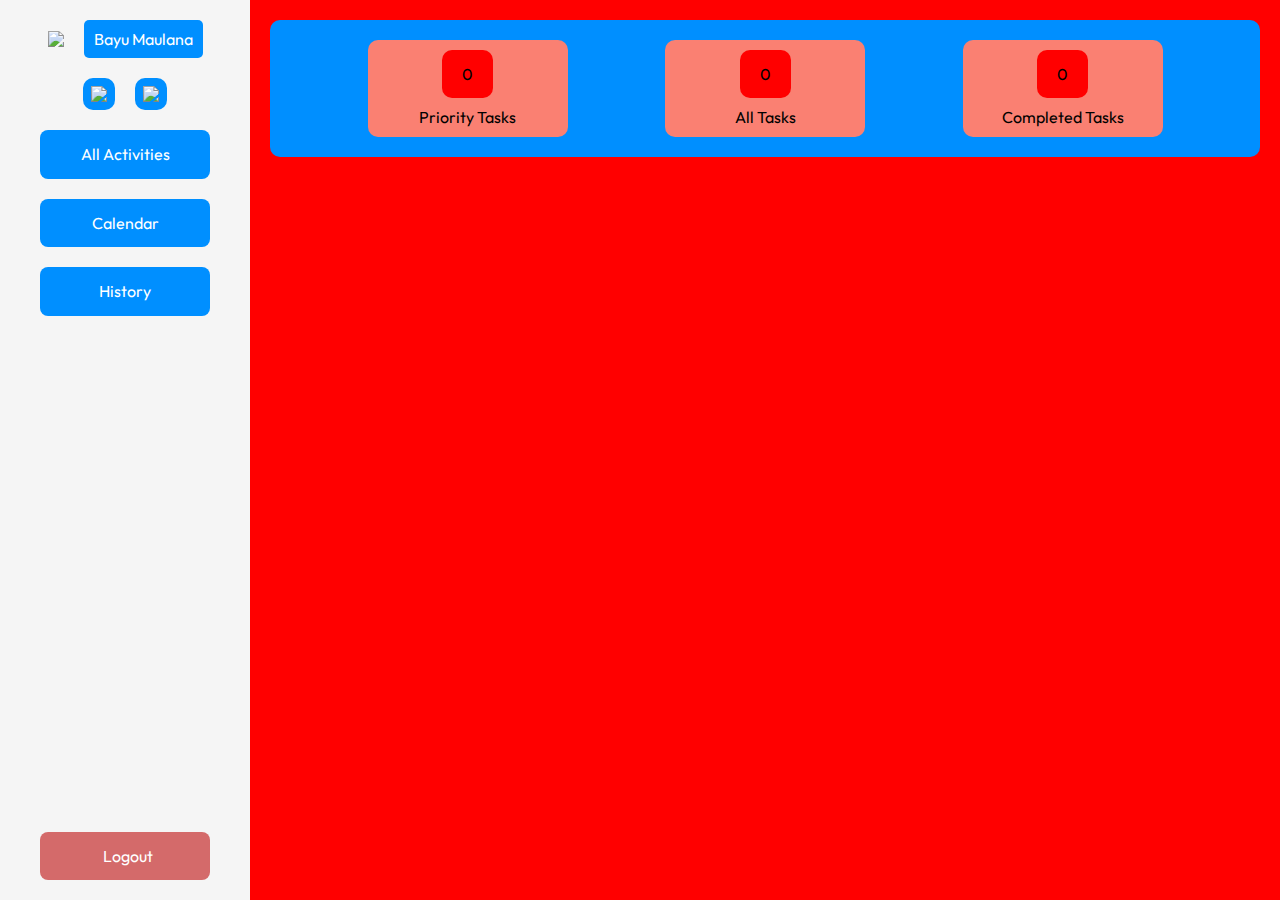
==== dashboard.html @ cb85a04b "add header in dashboard" ====
<!DOCTYPE html>
<html lang="en">

<head>
  <meta charset="UTF-8">
  <meta name="viewport" content="width=device-width, initial-scale=1.0">
  <title>Dashboard</title>

  <!-- Google Fonts -->
  <link rel="preconnect" href="https://fonts.googleapis.com">
  <link rel="preconnect" href="https://fonts.gstatic.com" crossorigin>
  <link rel="preconnect" href="https://fonts.googleapis.com">
  <link rel="preconnect" href="https://fonts.gstatic.com" crossorigin>
  <link href="https://fonts.googleapis.com/css2?family=Outfit:wght@200;400;500;700&display=swap" rel="stylesheet">

  <link rel="stylesheet" href="assets/css/reset.css">
  <link rel="stylesheet" href="assets/css/dashboard.css">
</head>

<body>
  <div class="tma">
    <!-- Sidebar start -->
    <section class="sidebar">
      <!-- Hamburger Menur -->
      <div class="sidebar__hamburger" onclick="toggleSidebar()">
        <div></div>
        <div></div>
        <div></div>
      </div>
      <!-- Sidebar Profile -->
      <div class="sidebar__profile">
        <div class="sidebar__profile__account">
          <div class="sidebar__profile__account__avatar">
            <img src="assets/images/dashboard/avatar.svg" loading="lazy">
          </div>
          <p class="sidebar__profile__account__name">Bayu Maulana</p>
        </div>
        <div class="sidebar__profile__menu">
          <a href="#" class="settings">
            <img src="assets/images/dashboard/settings.svg">
          </a>
          <a href="#" class="notifications">
            <img src="assets/images/dashboard/notification.svg">
          </a>
        </div>
      </div>
      <div class="sidebar__menu">
        <nav class="sidebar__menu__list">
          <ul>
            <li><a href="#">All Activities</a></li>
            <li><a href="#">Calendar</a></li>
            <li><a href="#">History</a></li>
          </ul>
        </nav>
        <div class="sidebar__menu__logout">
          <a href="#"><span><img src="./assets/images/dashboard/logout.svg" alt=""></span>Logout</a>
        </div>
      </div>
    </section>
    <!-- Sidebar end -->

    <!-- Main start -->
    <main>
      <div class="main__heading">
        <div class="main__heading__priority">
          <p class="main__heading__priority-count">0</p>
          <p>Priority Tasks</p>
        </div>
        <div class="main__heading__all">
          <p class="main__heading__all-count">0</p>
          <p>All Tasks</p>
        </div>
        <div class="main__heading__completed">
          <p class="main__heading__completed-count">0</p>
          <p>Completed Tasks</p>
        </div>
      </div>
    </main>
    <!-- Main end -->
  </div>
  <script src="./assets/js/dashboard.js"></script>
</body>

</html>
---- assets/css/dashboard.css ----
:root {
  --main-color: #008fff;
  --color-dark: #333333;
  --border-color: #1a2744;
}
body {
  font-family: 'Outfit', sans-serif;
}

/* sidebar start */
.sidebar {
  display: flex;
  flex-flow: column;

  width: 250px;
  height: 100%;
  background-color: #f5f5f5;
  position: fixed;
  top: 0;
  left: -250px;

  transition: left 0.3s;
}

.sidebar__hamburger {
  cursor: pointer;
  padding: 10px 8px;
  position: absolute;
  top: 30px;
  left: 100%;
  z-index: 100;
  background-color: var(--main-color);
  background-color: red;
  border-top-right-radius: 15px;
  border-bottom-right-radius: 15px;
}

.sidebar__hamburger div {
  width: 20px;
  height: 2px;
  background-color: #fff;
  margin: 5px 0;
}

.sidebar.active {
  left: 0;
}

.sidebar__profile {
  display: flex;
  flex-flow: column;
}

.sidebar__profile__account {
  display: flex;
  align-items: center;
  justify-content: center;
  gap: 20px;
  padding: 20px 10px;
}
.sidebar__profile__account__avatar {
  border-radius: 100%;
}
.sidebar__profile__account__name {
  color: white;
  background-color: var(--main-color);
  padding: 10px;
  border-radius: 5px;
}

.sidebar__profile__menu {
  display: flex;
  justify-content: center;
  align-items: center;
  gap: 20px;
}
.sidebar__profile__menu a {
  background-color: var(--main-color);
  padding: 8px;
  border-radius: 10px;
}

.sidebar__menu {
  flex-grow: 1;
  display: flex;
  flex-direction: column;
  align-items: center;
  justify-content: space-between;

  padding: 20px 0;
}
.sidebar__menu__list ul {
  min-width: 170px;

  display: flex;
  flex-direction: column;
  gap: 20px;
}
.sidebar__menu__list ul li {
  display: inline-block;
  width: 100%;
  padding: 15px 0;

  background-color: var(--main-color);
  text-align: center;
  border-radius: 8px;
}
.sidebar__menu__list ul li a {
  color: white;
  text-decoration: none;
}
.sidebar__menu__logout a {
  display: flex;
  gap: 5px;
  justify-content: center;

  min-width: 170px;
  border-radius: 8px;
  padding: 15px 0;
  background-color: #d46a6a;

  color: white;
  text-decoration: none;
}
/* sidebar end */

/* Main start */
main {
  padding: 20px;
}

.main__heading {
  display: flex;
  justify-content: space-evenly;
  align-items: stretch;

  margin-bottom: 20px;
  padding: 10px 0;
  border-radius: 10px;
  background-color: #008fff;
}
.main__heading div {
  width: 100px;
  padding: 5px;
  text-align: center;
  font-size: 0.8rem;
  border-radius: 10px;
  background-color: salmon;

  display: flex;
  flex-direction: column;
  align-items: center;
  gap: 5px;
}
.main__heading__priority-count {
  width: min-content;
  padding: 10px 15px;
  border-radius: 8px;
  background-color: red;
}
.main__heading__all-count {
  width: min-content;
  padding: 10px 15px;
  border-radius: 8px;
  background-color: red;
}
.main__heading__completed-count {
  width: min-content;
  padding: 10px 15px;
  border-radius: 8px;
  background-color: red;
}
@media screen and (min-width: 1024px) {
  .main__heading {
    padding: 20px 0;
  }
  .main__heading div {
    width: 200px;
    padding: 10px;
    font-size: 1rem;

    gap: 10px;
  }
  .main__heading__priority-count {
    padding: 15px 20px;
    border-radius: 10px;
  }
  .main__heading__all-count {
    padding: 15px 20px;
    border-radius: 10px;
  }
  .main__heading__completed-count {
    padding: 15px 20px;
    border-radius: 10px;
  }
}
/* Main end */
@media screen and (min-width: 1024px) {
  .tma {
    display: flex;
  }
  .sidebar {
    position: static;
    height: 100vh;
  }
  .sidebar__hamburger {
    display: none;
  }
  main {
    flex-grow: 1;
    background-color: red;
  }
}
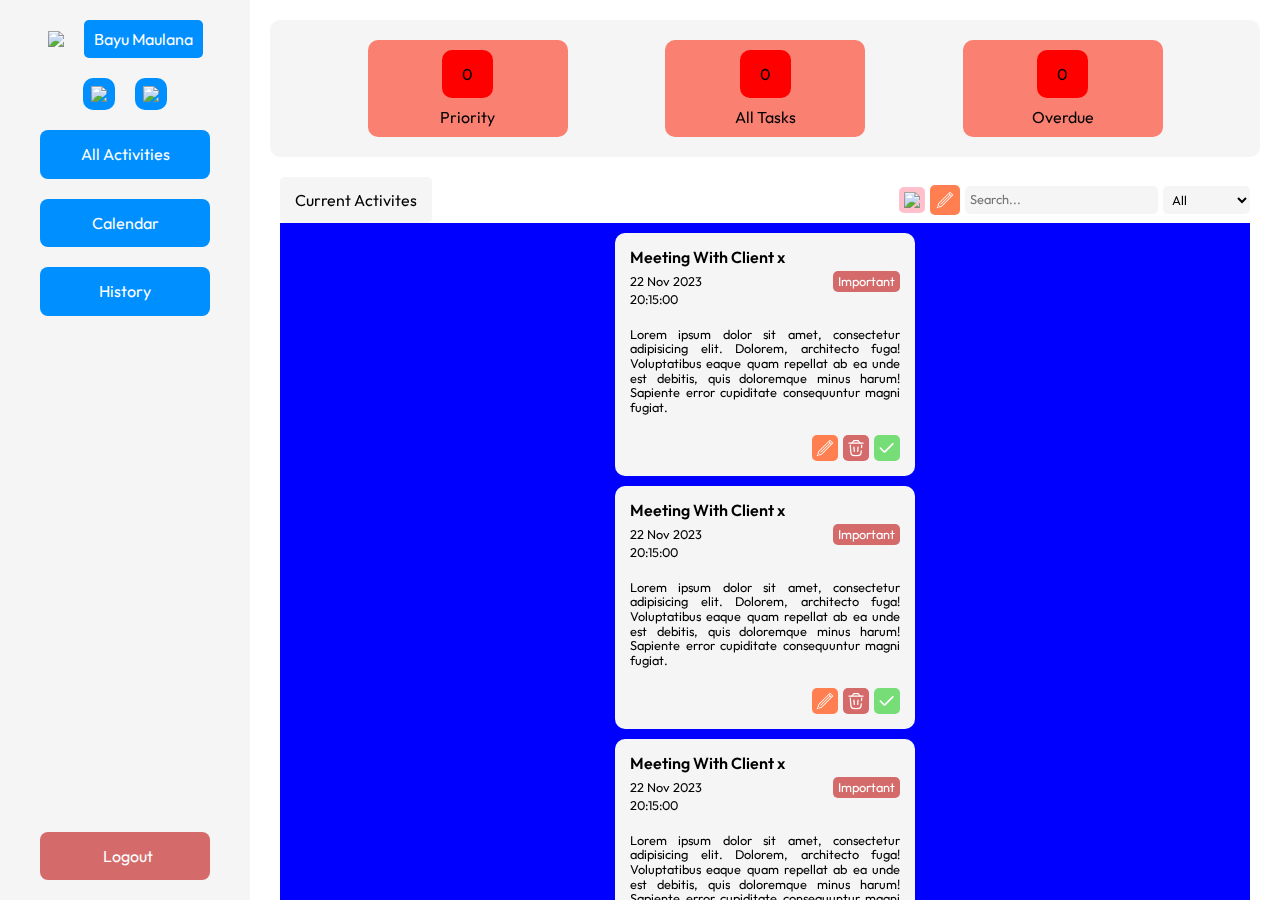
==== commit d0ff9c24: "activites card done for mobile" ====
--- a/dashboard.html
+++ b/dashboard.html
@@ -11,7 +11,7 @@
   <link rel="preconnect" href="https://fonts.gstatic.com" crossorigin>
   <link rel="preconnect" href="https://fonts.googleapis.com">
   <link rel="preconnect" href="https://fonts.gstatic.com" crossorigin>
-  <link href="https://fonts.googleapis.com/css2?family=Outfit:wght@200;400;500;700&display=swap" rel="stylesheet">
+  <link href="https://fonts.googleapis.com/css2?family=Outfit:wght@200;400;500;600;700&display=swap" rel="stylesheet">
 
   <link rel="stylesheet" href="assets/css/reset.css">
   <link rel="stylesheet" href="assets/css/dashboard.css">
@@ -64,17 +64,199 @@
       <div class="main__heading">
         <div class="main__heading__priority">
           <p class="main__heading__priority-count">0</p>
-          <p>Priority Tasks</p>
+          <p>Priority</p>
         </div>
         <div class="main__heading__all">
           <p class="main__heading__all-count">0</p>
           <p>All Tasks</p>
         </div>
-        <div class="main__heading__completed">
-          <p class="main__heading__completed-count">0</p>
-          <p>Completed Tasks</p>
-        </div>
-      </div>
+        <div class="main__heading__overdue">
+          <p class="main__heading__overdue-count">0</p>
+          <p>Overdue</p>
+        </div>
+      </div>
+      <div class="main__activity">
+        <div class="main__activity__heading">
+          <p class="main__activity__heading-text">Current Activites</p>
+          <div class="main__activity__heading-action">
+            <button class="add">
+              <img src="./assets/images/dashboard/add.svg">
+            </button>
+            <button class="edit">
+              <img src="./assets/images/dashboard/edit.svg">
+            </button>
+            <div class="main__activity__heading-action__find">
+              <input class="search" type="text" placeholder="Search...">
+              <select class="filter">
+                <option value="all">All</option>
+                <option value="important">Important</option>
+                <option value="overdue">overdue</option>
+              </select>
+            </div>
+          </div>
+        </div>
+        <div class="main__activity__content">
+          <!-- <div class="main__activity__content__empty">
+            <img src="./assets/images/dashboard/empty.svg">
+            <p>No activities yet</p>
+          </div> -->
+          <div class="main__activity__content-item">
+            <div class="main__activity__content-item__title">
+              <p>Meeting With Client x</p>
+            </div>
+            <div class="main__activity__content-item__detail">
+              <p class="main__activity__content-item__detail-date">22 Nov 2023</p>
+              <p class="main__activity__content-item__detail-priority">Important</p>
+            </div>
+            <p class="main__activity__content-item__time">20:15:00</p>
+            <p class="main__activity__content-item__description">
+              Lorem ipsum dolor sit amet, consectetur adipisicing elit. Dolorem, architecto fuga! Voluptatibus eaque
+              quam repellat ab ea unde est debitis, quis doloremque minus harum! Sapiente error cupiditate consequuntur
+              magni fugiat.
+            </p>
+            <div class="main__activity__content-item__action">
+              <a href="#" class="main__activity__content-item__action-edit">
+                <img src="./assets/images/dashboard/edit.svg">
+              </a>
+              <a href="#" class="main__activity__content-item__action-delete">
+                <img src="./assets/images/dashboard/delete.svg">
+              </a>
+              <a href="#" class="main__activity__content-item__action-complete">
+                <img src="./assets/images/dashboard/complete.svg">
+              </a>
+            </div>
+          </div>
+          <div class="main__activity__content-item">
+            <div class="main__activity__content-item__title">
+              <p>Meeting With Client x</p>
+            </div>
+            <div class="main__activity__content-item__detail">
+              <p class="main__activity__content-item__detail-date">22 Nov 2023</p>
+              <p class="main__activity__content-item__detail-priority">Important</p>
+            </div>
+            <p class="main__activity__content-item__time">20:15:00</p>
+            <p class="main__activity__content-item__description">
+              Lorem ipsum dolor sit amet, consectetur adipisicing elit. Dolorem, architecto fuga! Voluptatibus eaque
+              quam repellat ab ea unde est debitis, quis doloremque minus harum! Sapiente error cupiditate consequuntur
+              magni fugiat.
+            </p>
+            <div class="main__activity__content-item__action">
+              <a href="#" class="main__activity__content-item__action-edit">
+                <img src="./assets/images/dashboard/edit.svg">
+              </a>
+              <a href="#" class="main__activity__content-item__action-delete">
+                <img src="./assets/images/dashboard/delete.svg">
+              </a>
+              <a href="#" class="main__activity__content-item__action-complete">
+                <img src="./assets/images/dashboard/complete.svg">
+              </a>
+            </div>
+          </div>
+          <div class="main__activity__content-item">
+            <div class="main__activity__content-item__title">
+              <p>Meeting With Client x</p>
+            </div>
+            <div class="main__activity__content-item__detail">
+              <p class="main__activity__content-item__detail-date">22 Nov 2023</p>
+              <p class="main__activity__content-item__detail-priority">Important</p>
+            </div>
+            <p class="main__activity__content-item__time">20:15:00</p>
+            <p class="main__activity__content-item__description">
+              Lorem ipsum dolor sit amet, consectetur adipisicing elit. Dolorem, architecto fuga! Voluptatibus eaque
+              quam repellat ab ea unde est debitis, quis doloremque minus harum! Sapiente error cupiditate consequuntur
+              magni fugiat.
+            </p>
+            <div class="main__activity__content-item__action">
+              <a href="#" class="main__activity__content-item__action-edit">
+                <img src="./assets/images/dashboard/edit.svg">
+              </a>
+              <a href="#" class="main__activity__content-item__action-delete">
+                <img src="./assets/images/dashboard/delete.svg">
+              </a>
+              <a href="#" class="main__activity__content-item__action-complete">
+                <img src="./assets/images/dashboard/complete.svg">
+              </a>
+            </div>
+          </div>
+          <div class="main__activity__content-item">
+            <div class="main__activity__content-item__title">
+              <p>Meeting With Client x</p>
+            </div>
+            <div class="main__activity__content-item__detail">
+              <p class="main__activity__content-item__detail-date">22 Nov 2023</p>
+              <p class="main__activity__content-item__detail-priority">Important</p>
+            </div>
+            <p class="main__activity__content-item__time">20:15:00</p>
+            <p class="main__activity__content-item__description">
+              Lorem ipsum dolor sit amet, consectetur adipisicing elit. Dolorem, architecto fuga! Voluptatibus eaque
+              quam repellat ab ea unde est debitis, quis doloremque minus harum! Sapiente error cupiditate consequuntur
+              magni fugiat.
+            </p>
+            <div class="main__activity__content-item__action">
+              <a href="#" class="main__activity__content-item__action-edit">
+                <img src="./assets/images/dashboard/edit.svg">
+              </a>
+              <a href="#" class="main__activity__content-item__action-delete">
+                <img src="./assets/images/dashboard/delete.svg">
+              </a>
+              <a href="#" class="main__activity__content-item__action-complete">
+                <img src="./assets/images/dashboard/complete.svg">
+              </a>
+            </div>
+          </div>
+          <div class="main__activity__content-item">
+            <div class="main__activity__content-item__title">
+              <p>Meeting With Client x</p>
+            </div>
+            <div class="main__activity__content-item__detail">
+              <p class="main__activity__content-item__detail-date">22 Nov 2023</p>
+              <p class="main__activity__content-item__detail-priority">Important</p>
+            </div>
+            <p class="main__activity__content-item__time">20:15:00</p>
+            <p class="main__activity__content-item__description">
+              Lorem ipsum dolor sit amet, consectetur adipisicing elit. Dolorem, architecto fuga! Voluptatibus eaque
+              quam repellat ab ea unde est debitis, quis doloremque minus harum! Sapiente error cupiditate consequuntur
+              magni fugiat.
+            </p>
+            <div class="main__activity__content-item__action">
+              <a href="#" class="main__activity__content-item__action-edit">
+                <img src="./assets/images/dashboard/edit.svg">
+              </a>
+              <a href="#" class="main__activity__content-item__action-delete">
+                <img src="./assets/images/dashboard/delete.svg">
+              </a>
+              <a href="#" class="main__activity__content-item__action-complete">
+                <img src="./assets/images/dashboard/complete.svg">
+              </a>
+            </div>
+          </div>
+          <div class="main__activity__content-item">
+            <div class="main__activity__content-item__title">
+              <p>Meeting With Client x</p>
+            </div>
+            <div class="main__activity__content-item__detail">
+              <p class="main__activity__content-item__detail-date">22 Nov 2023</p>
+              <p class="main__activity__content-item__detail-priority">Important</p>
+            </div>
+            <p class="main__activity__content-item__time">20:15:00</p>
+            <p class="main__activity__content-item__description">
+              Lorem ipsum dolor sit amet, consectetur adipisicing elit. Dolorem, architecto fuga! Voluptatibus eaque
+              quam repellat ab ea unde est debitis, quis doloremque minus harum! Sapiente error cupiditate consequuntur
+              magni fugiat.
+            </p>
+            <div class="main__activity__content-item__action">
+              <a href="#" class="main__activity__content-item__action-edit">
+                <img src="./assets/images/dashboard/edit.svg">
+              </a>
+              <a href="#" class="main__activity__content-item__action-delete">
+                <img src="./assets/images/dashboard/delete.svg">
+              </a>
+              <a href="#" class="main__activity__content-item__action-complete">
+                <img src="./assets/images/dashboard/complete.svg">
+              </a>
+            </div>
+          </div>
+        </div>
     </main>
     <!-- Main end -->
   </div>
--- a/assets/css/dashboard.css
+++ b/assets/css/dashboard.css
@@ -2,6 +2,10 @@
   --main-color: #008fff;
   --color-dark: #333333;
   --border-color: #1a2744;
+  --base-color: #f5f5f5;
+  --color-danger: #d46a6a;
+  --color-success: #77dd77;
+  --color-edit: #ff7f50;
 }
 body {
   font-family: 'Outfit', sans-serif;
@@ -14,7 +18,7 @@
 
   width: 250px;
   height: 100%;
-  background-color: #f5f5f5;
+  background-color: var(--base-color);
   position: fixed;
   top: 0;
   left: -250px;
@@ -96,18 +100,19 @@
   flex-direction: column;
   gap: 20px;
 }
-.sidebar__menu__list ul li {
+.sidebar__menu__list ul li a {
   display: inline-block;
   width: 100%;
   padding: 15px 0;
-
   background-color: var(--main-color);
+  border-radius: 8px;
+
+  color: white;
   text-align: center;
-  border-radius: 8px;
-}
-.sidebar__menu__list ul li a {
-  color: white;
-  text-decoration: none;
+  text-decoration: none;
+}
+.sidebar__menu__list ul li a:hover {
+  filter: brightness(0.9);
 }
 .sidebar__menu__logout a {
   display: flex;
@@ -117,10 +122,13 @@
   min-width: 170px;
   border-radius: 8px;
   padding: 15px 0;
-  background-color: #d46a6a;
-
-  color: white;
-  text-decoration: none;
+  background-color: var(--color-danger);
+
+  color: white;
+  text-decoration: none;
+}
+.sidebar__menu__logout a:hover {
+  filter: brightness(0.9);
 }
 /* sidebar end */
 
@@ -134,10 +142,9 @@
   justify-content: space-evenly;
   align-items: stretch;
 
-  margin-bottom: 20px;
   padding: 10px 0;
   border-radius: 10px;
-  background-color: #008fff;
+  background-color: var(--base-color);
 }
 .main__heading div {
   width: 100px;
@@ -145,12 +152,20 @@
   text-align: center;
   font-size: 0.8rem;
   border-radius: 10px;
+
+  display: flex;
+  flex-direction: column;
+  align-items: center;
+  gap: 5px;
+}
+.main__heading__priority {
   background-color: salmon;
-
-  display: flex;
-  flex-direction: column;
-  align-items: center;
-  gap: 5px;
+}
+.main__heading__all {
+  background-color: salmon;
+}
+.main__heading__overdue {
+  background-color: salmon;
 }
 .main__heading__priority-count {
   width: min-content;
@@ -164,11 +179,138 @@
   border-radius: 8px;
   background-color: red;
 }
-.main__heading__completed-count {
+.main__heading__overdue-count {
   width: min-content;
   padding: 10px 15px;
   border-radius: 8px;
   background-color: red;
+}
+.main__activity {
+  padding: 20px 10px;
+  /* background-color: salmon; */
+}
+.main__activity__heading {
+  display: flex;
+  justify-content: space-between;
+  align-items: center;
+}
+.main__activity__heading-text {
+  /* max-width: 50px; */
+  padding: 10px;
+  border-radius: 5px;
+
+  font-size: 0.8rem;
+  line-height: 1rem;
+  background-color: var(--base-color);
+}
+.main__activity__heading-action {
+  display: flex;
+  justify-content: right;
+  align-items: center;
+  gap: 5px;
+}
+.main__activity__heading-action button {
+  padding: 5px;
+  border-radius: 5px;
+}
+.main__activity__heading-action .add {
+  background-color: pink;
+}
+.main__activity__heading-action .edit {
+  background-color: var(--color-edit);
+}
+.main__activity__heading-action__find {
+  display: flex;
+  flex-direction: column;
+  gap: 5px;
+}
+.main__activity__heading-action .search {
+  background-color: var(--base-color);
+  max-width: 100px;
+  padding: 5px;
+  border-radius: 5px;
+  font-size: 0.8rem;
+}
+.main__activity__heading-action .filter {
+  background-color: var(--base-color);
+  max-width: 100px;
+  padding: 5px;
+  border-radius: 5px;
+  font-size: 0.8rem;
+}
+.main__activity__content {
+  display: flex;
+  flex-direction: column;
+  padding: 10px;
+  gap: 10px;
+  align-items: center;
+  background-color: blue;
+  overflow: scroll;
+  /* height: 500px; */
+}
+/* .main__activity__content::-webkit-scrollbar {
+  display: none;
+} */
+.main__activity__content-item {
+  min-width: 200px;
+  max-width: 300px;
+  display: flex;
+  flex-direction: column;
+  padding: 15px;
+  border-radius: 10px;
+
+  font-size: 0.8rem;
+  background-color: var(--base-color);
+}
+.main__activity__content-item__title {
+  font-size: 1rem;
+  font-weight: 600;
+  margin-bottom: 5px;
+}
+.main__activity__content-item__detail {
+  display: flex;
+  justify-content: space-between;
+  align-items: center;
+  gap: 10px;
+}
+.main__activity__content-item__time {
+  margin-bottom: 20px;
+}
+.main__activity__content-item__description {
+  text-align: justify;
+  margin-bottom: 20px;
+}
+.main__activity__content-item__detail-priority {
+  padding: 3px 5px;
+  border-radius: 5px;
+  color: white;
+  background-color: var(--color-danger);
+}
+.main__activity__content-item__action {
+  display: flex;
+  justify-content: flex-end;
+  gap: 5px;
+}
+.main__activity__content-item__action-edit {
+  text-decoration: none;
+  color: white;
+  background-color: var(--color-edit);
+  padding: 3px;
+  border-radius: 5px;
+}
+.main__activity__content-item__action-delete {
+  text-decoration: none;
+  color: white;
+  background-color: var(--color-danger);
+  padding: 3px;
+  border-radius: 5px;
+}
+.main__activity__content-item__action-complete {
+  text-decoration: none;
+  color: white;
+  background-color: var(--color-success);
+  padding: 3px;
+  border-radius: 5px;
 }
 @media screen and (min-width: 1024px) {
   .main__heading {
@@ -189,13 +331,26 @@
     padding: 15px 20px;
     border-radius: 10px;
   }
-  .main__heading__completed-count {
+  .main__heading__overdue-count {
     padding: 15px 20px;
     border-radius: 10px;
   }
+  .main__activity__heading-text {
+    font-size: 1rem;
+    padding: 15px;
+  }
+  .main__activity__heading-action__find {
+    flex-direction: row;
+  }
+  .main__activity__heading-action__find .search {
+    max-width: 200px;
+  }
 }
 /* Main end */
-@media screen and (min-width: 1024px) {
+
+/* This responsive to collapse hamburger menu and
+make the sidebar static again */
+/* @media screen and (min-width: 1024px) {
   .tma {
     display: flex;
   }
@@ -208,6 +363,20 @@
   }
   main {
     flex-grow: 1;
-    background-color: red;
-  }
-}
+  }
+} */
+@media screen and (min-width: 1024px) {
+  .sidebar {
+    position: static;
+    height: 100vh;
+  }
+  .sidebar__hamburger {
+    display: none;
+  }
+  main {
+    position: fixed;
+    left: 250px;
+    width: calc(100% - 250px);
+    top: 0;
+  }
+}
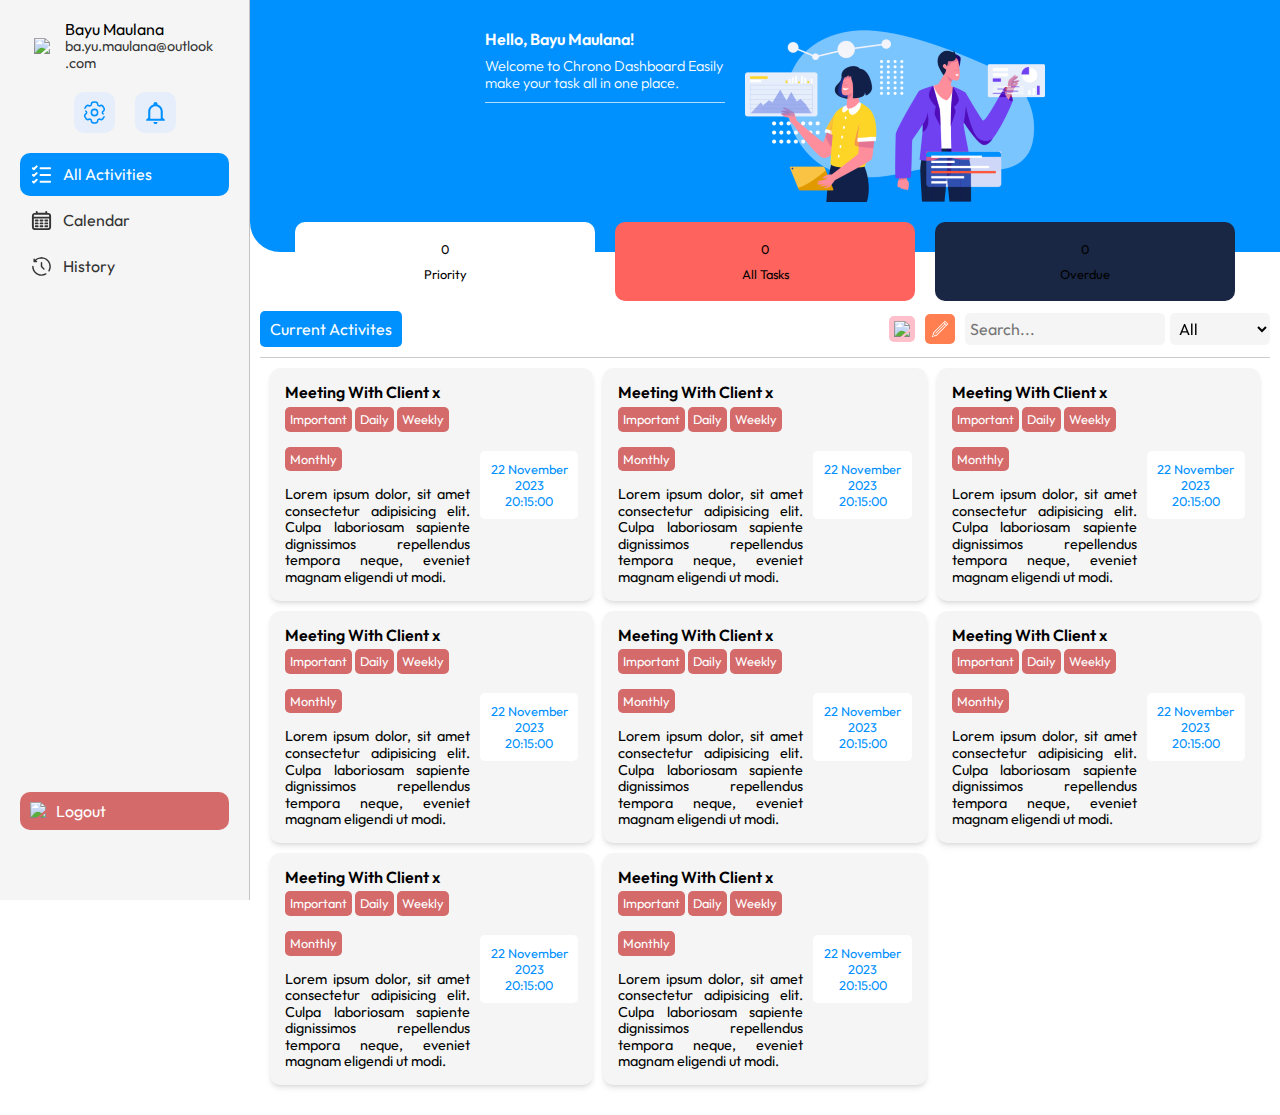
==== commit 93418d7b: "style color for nav in calendar, add banner in dashboard" ====
--- a/dashboard.html
+++ b/dashboard.html
@@ -11,255 +11,418 @@
   <link rel="preconnect" href="https://fonts.gstatic.com" crossorigin>
   <link rel="preconnect" href="https://fonts.googleapis.com">
   <link rel="preconnect" href="https://fonts.gstatic.com" crossorigin>
-  <link href="https://fonts.googleapis.com/css2?family=Outfit:wght@200;400;500;600;700&display=swap" rel="stylesheet">
+  <link href="https://fonts.googleapis.com/css2?family=Outfit:wght@200;300;400;500;600;700&display=swap"
+    rel="stylesheet">
 
   <link rel="stylesheet" href="assets/css/reset.css">
   <link rel="stylesheet" href="assets/css/dashboard.css">
 </head>
 
 <body>
-  <div class="tma">
-    <!-- Sidebar start -->
-    <section class="sidebar">
-      <!-- Hamburger Menur -->
-      <div class="sidebar__hamburger" onclick="toggleSidebar()">
-        <div></div>
-        <div></div>
-        <div></div>
-      </div>
-      <!-- Sidebar Profile -->
-      <div class="sidebar__profile">
-        <div class="sidebar__profile__account">
-          <div class="sidebar__profile__account__avatar">
-            <img src="assets/images/dashboard/avatar.svg" loading="lazy">
-          </div>
-          <p class="sidebar__profile__account__name">Bayu Maulana</p>
-        </div>
-        <div class="sidebar__profile__menu">
-          <a href="#" class="settings">
-            <img src="assets/images/dashboard/settings.svg">
+  <!-- Sidebar start -->
+  <section class="sidebar">
+    <!-- Hamburger Menur -->
+    <div class="sidebar__hamburger" onclick="toggleSidebar()">
+      <div></div>
+      <div></div>
+      <div></div>
+    </div>
+    <!-- Sidebar Profile -->
+    <div class="sidebar__profile">
+      <div class="sidebar__profile__account">
+        <div class="sidebar__profile__account__avatar">
+          <img src="assets/images/dashboard/avatar.svg">
+        </div>
+        <div class="sidebar__profile__account__detail">
+          <p class="sidebar__profile__account__detail-name">Bayu Maulana</p>
+          <p class="sidebar__profile__account__detail-email">ba.yu.maulana@outlook.com</p>
+        </div>
+      </div>
+      <div class="sidebar__profile__menu">
+        <a href="#" class="settings">
+          <svg width="25px" viewBox="0 0 24 24" fill="none" xmlns="http://www.w3.org/2000/svg">
+            <g id="SVGRepo_bgCarrier" stroke-width="0"></g>
+            <g id="SVGRepo_tracerCarrier" stroke-linecap="round" stroke-linejoin="round"></g>
+            <g id="SVGRepo_iconCarrier">
+              <circle cx="12" cy="12" r="3" stroke="currentColor" stroke-width="1.5"></circle>
+              <path
+                d="M3.66122 10.6392C4.13377 10.9361 4.43782 11.4419 4.43782 11.9999C4.43781 12.558 4.13376 13.0638 3.66122 13.3607C3.33966 13.5627 3.13248 13.7242 2.98508 13.9163C2.66217 14.3372 2.51966 14.869 2.5889 15.3949C2.64082 15.7893 2.87379 16.1928 3.33973 16.9999C3.80568 17.8069 4.03865 18.2104 4.35426 18.4526C4.77508 18.7755 5.30694 18.918 5.83284 18.8488C6.07287 18.8172 6.31628 18.7185 6.65196 18.5411C7.14544 18.2803 7.73558 18.2699 8.21895 18.549C8.70227 18.8281 8.98827 19.3443 9.00912 19.902C9.02332 20.2815 9.05958 20.5417 9.15224 20.7654C9.35523 21.2554 9.74458 21.6448 10.2346 21.8478C10.6022 22 11.0681 22 12 22C12.9319 22 13.3978 22 13.7654 21.8478C14.2554 21.6448 14.6448 21.2554 14.8478 20.7654C14.9404 20.5417 14.9767 20.2815 14.9909 19.9021C15.0117 19.3443 15.2977 18.8281 15.7811 18.549C16.2644 18.27 16.8545 18.2804 17.3479 18.5412C17.6837 18.7186 17.9271 18.8173 18.1671 18.8489C18.693 18.9182 19.2249 18.7756 19.6457 18.4527C19.9613 18.2106 20.1943 17.807 20.6603 17C20.8677 16.6407 21.029 16.3614 21.1486 16.1272M20.3387 13.3608C19.8662 13.0639 19.5622 12.5581 19.5621 12.0001C19.5621 11.442 19.8662 10.9361 20.3387 10.6392C20.6603 10.4372 20.8674 10.2757 21.0148 10.0836C21.3377 9.66278 21.4802 9.13092 21.411 8.60502C21.3591 8.2106 21.1261 7.80708 20.6601 7.00005C20.1942 6.19301 19.9612 5.7895 19.6456 5.54732C19.2248 5.22441 18.6929 5.0819 18.167 5.15113C17.927 5.18274 17.6836 5.2814 17.3479 5.45883C16.8544 5.71964 16.2643 5.73004 15.781 5.45096C15.2977 5.1719 15.0117 4.6557 14.9909 4.09803C14.9767 3.71852 14.9404 3.45835 14.8478 3.23463C14.6448 2.74458 14.2554 2.35523 13.7654 2.15224C13.3978 2 12.9319 2 12 2C11.0681 2 10.6022 2 10.2346 2.15224C9.74458 2.35523 9.35523 2.74458 9.15224 3.23463C9.05958 3.45833 9.02332 3.71848 9.00912 4.09794C8.98826 4.65566 8.70225 5.17191 8.21891 5.45096C7.73557 5.73002 7.14548 5.71959 6.65205 5.4588C6.31633 5.28136 6.0729 5.18269 5.83285 5.15108C5.30695 5.08185 4.77509 5.22436 4.35427 5.54727C4.03866 5.78945 3.80569 6.19297 3.33974 7C3.13231 7.35929 2.97105 7.63859 2.85138 7.87273"
+                stroke="currentColor" stroke-width="1.5" stroke-linecap="round"></path>
+            </g>
+          </svg>
+        </a>
+        <button href="#" class="notifications">
+          <svg width="25" viewBox="0 0 33 33" fill="none" xmlns="http://www.w3.org/2000/svg">
+            <path
+              d="M13.75 28.875H19.25C19.25 30.3875 18.0125 31.625 16.5 31.625C14.9875 31.625 13.75 30.3875 13.75 28.875ZM28.875 26.125V27.5H4.125V26.125L6.875 23.375V15.125C6.875 10.8625 9.625 7.15 13.75 5.9125V5.5C13.75 3.9875 14.9875 2.75 16.5 2.75C18.0125 2.75 19.25 3.9875 19.25 5.5V5.9125C23.375 7.15 26.125 10.8625 26.125 15.125V23.375L28.875 26.125ZM23.375 15.125C23.375 11.275 20.35 8.25 16.5 8.25C12.65 8.25 9.625 11.275 9.625 15.125V24.75H23.375V15.125Z"
+              fill="currentColor" />
+          </svg>
+        </button>
+      </div>
+    </div>
+    <div class="sidebar__menu">
+      <nav class="sidebar__menu__list">
+        <ul>
+          <li>
+            <a href="#" class="active">
+              <svg width="23px" viewBox="0 0 24 24" fill="currentColor" xmlns="http://www.w3.org/2000/svg">
+                <g id="SVGRepo_bgCarrier" stroke-width="0"></g>
+                <g id="SVGRepo_tracerCarrier" stroke-linecap="round" stroke-linejoin="round"></g>
+                <g id="SVGRepo_iconCarrier">
+                  <path d="M11 19.5H21" stroke="currentColor" stroke-width="2" stroke-linecap="round"
+                    stroke-linejoin="round"></path>
+                  <path d="M11 12.5H21" stroke="currentColor" stroke-width="2" stroke-linecap="round"
+                    stroke-linejoin="round"></path>
+                  <path d="M11 5.5H21" stroke="currentColor" stroke-width="2" stroke-linecap="round"
+                    stroke-linejoin="round"></path>
+                  <path d="M3 5.5L4 6.5L7 3.5" stroke="currentColor" stroke-width="2" stroke-linecap="round"
+                    stroke-linejoin="round">
+                  </path>
+                  <path d="M3 12.5L4 13.5L7 10.5" stroke="currentColor" stroke-width="2" stroke-linecap="round"
+                    stroke-linejoin="round">
+                  </path>
+                  <path d="M3 19.5L4 20.5L7 17.5" stroke="currentColor" stroke-width="2" stroke-linecap="round"
+                    stroke-linejoin="round">
+                  </path>
+                </g>
+              </svg>
+              All Activities
+            </a>
+          </li>
+          <li>
+            <a href="#">
+              <svg width="23px" viewBox="0 0 24 24" fill="none" xmlns="http://www.w3.org/2000/svg">
+                <g id="SVGRepo_bgCarrier" stroke-width="0"></g>
+                <g id="SVGRepo_tracerCarrier" stroke-linecap="round" stroke-linejoin="round"></g>
+                <g id="SVGRepo_iconCarrier">
+                  <path
+                    d="M3 9H21M7 3V5M17 3V5M6 12H8M11 12H13M16 12H18M6 15H8M11 15H13M16 15H18M6 18H8M11 18H13M16 18H18M6.2 21H17.8C18.9201 21 19.4802 21 19.908 20.782C20.2843 20.5903 20.5903 20.2843 20.782 19.908C21 19.4802 21 18.9201 21 17.8V8.2C21 7.07989 21 6.51984 20.782 6.09202C20.5903 5.71569 20.2843 5.40973 19.908 5.21799C19.4802 5 18.9201 5 17.8 5H6.2C5.0799 5 4.51984 5 4.09202 5.21799C3.71569 5.40973 3.40973 5.71569 3.21799 6.09202C3 6.51984 3 7.07989 3 8.2V17.8C3 18.9201 3 19.4802 3.21799 19.908C3.40973 20.2843 3.71569 20.5903 4.09202 20.782C4.51984 21 5.07989 21 6.2 21Z"
+                    stroke="currentColor" stroke-width="2" stroke-linecap="round"></path>
+                </g>
+              </svg>
+              Calendar
+            </a>
+          </li>
+          <li>
+            <a href="#">
+              <svg width="23px" viewBox="0 0 24 24" fill="none" xmlns="http://www.w3.org/2000/svg">
+                <g id="SVGRepo_bgCarrier" stroke-width="0"></g>
+                <g id="SVGRepo_tracerCarrier" stroke-linecap="round" stroke-linejoin="round"></g>
+                <g id="SVGRepo_iconCarrier">
+                  <path d="M12 8V12L14.5 14.5" stroke="currentColor" stroke-width="1.5" stroke-linecap="round"
+                    stroke-linejoin="round">
+                  </path>
+                  <path
+                    d="M5.60423 5.60423L5.0739 5.0739V5.0739L5.60423 5.60423ZM4.33785 6.87061L3.58786 6.87438C3.58992 7.28564 3.92281 7.61853 4.33408 7.6206L4.33785 6.87061ZM6.87963 7.63339C7.29384 7.63547 7.63131 7.30138 7.63339 6.88717C7.63547 6.47296 7.30138 6.13549 6.88717 6.13341L6.87963 7.63339ZM5.07505 4.32129C5.07296 3.90708 4.7355 3.57298 4.32129 3.57506C3.90708 3.57715 3.57298 3.91462 3.57507 4.32882L5.07505 4.32129ZM3.75 12C3.75 11.5858 3.41421 11.25 3 11.25C2.58579 11.25 2.25 11.5858 2.25 12H3.75ZM16.8755 20.4452C17.2341 20.2378 17.3566 19.779 17.1492 19.4204C16.9418 19.0619 16.483 18.9393 16.1245 19.1468L16.8755 20.4452ZM19.1468 16.1245C18.9393 16.483 19.0619 16.9418 19.4204 17.1492C19.779 17.3566 20.2378 17.2341 20.4452 16.8755L19.1468 16.1245ZM5.14033 5.07126C4.84598 5.36269 4.84361 5.83756 5.13505 6.13191C5.42648 6.42626 5.90134 6.42862 6.19569 6.13719L5.14033 5.07126ZM18.8623 5.13786C15.0421 1.31766 8.86882 1.27898 5.0739 5.0739L6.13456 6.13456C9.33366 2.93545 14.5572 2.95404 17.8017 6.19852L18.8623 5.13786ZM5.0739 5.0739L3.80752 6.34028L4.86818 7.40094L6.13456 6.13456L5.0739 5.0739ZM4.33408 7.6206L6.87963 7.63339L6.88717 6.13341L4.34162 6.12062L4.33408 7.6206ZM5.08784 6.86684L5.07505 4.32129L3.57507 4.32882L3.58786 6.87438L5.08784 6.86684ZM12 3.75C16.5563 3.75 20.25 7.44365 20.25 12H21.75C21.75 6.61522 17.3848 2.25 12 2.25V3.75ZM12 20.25C7.44365 20.25 3.75 16.5563 3.75 12H2.25C2.25 17.3848 6.61522 21.75 12 21.75V20.25ZM16.1245 19.1468C14.9118 19.8483 13.5039 20.25 12 20.25V21.75C13.7747 21.75 15.4407 21.2752 16.8755 20.4452L16.1245 19.1468ZM20.25 12C20.25 13.5039 19.8483 14.9118 19.1468 16.1245L20.4452 16.8755C21.2752 15.4407 21.75 13.7747 21.75 12H20.25ZM6.19569 6.13719C7.68707 4.66059 9.73646 3.75 12 3.75V2.25C9.32542 2.25 6.90113 3.32791 5.14033 5.07126L6.19569 6.13719Z"
+                    fill="currentColor"></path>
+                </g>
+              </svg>
+              History
+            </a>
+          </li>
+        </ul>
+      </nav>
+      <div class="sidebar__menu__logout">
+        <a href="#"><span><img src="./assets/images/dashboard/logout.svg"></span>Logout</a>
+      </div>
+    </div>
+  </section>
+  <!-- Sidebar end -->
+
+  <!-- Main start -->
+  <main>
+    <div class="banner">
+      <div class="banner__text">
+        <p class="banner__text-greeting">Hello, Bayu Maulana!</p>
+        <p class="banner__text-description">Welcome to Chrono Dashboard Easily make your task all in one place.</p>
+      </div>
+      <div class="banner__image">
+        <img src="assets/images/dashboard/hero.png">
+      </div>
+    </div>
+    <div class="heading">
+      <div class="heading__priority">
+        <p class="heading__priority-count">0</p>
+        <p>Priority</p>
+      </div>
+      <div class="heading__all">
+        <p class="heading__all-count">0</p>
+        <p>All Tasks</p>
+      </div>
+      <div class="heading__overdue">
+        <p class="heading__overdue-count">0</p>
+        <p>Overdue</p>
+      </div>
+    </div>
+    <div class="activity">
+      <div class="activity__heading">
+        <p class="activity__heading-text">Current Activites</p>
+        <div class="activity__heading-action">
+          <a href="#" class="activity__heading-action-add">
+            <img src="./assets/images/dashboard/add.svg">
           </a>
-          <a href="#" class="notifications">
-            <img src="assets/images/dashboard/notification.svg">
-          </a>
-        </div>
-      </div>
-      <div class="sidebar__menu">
-        <nav class="sidebar__menu__list">
-          <ul>
-            <li><a href="#">All Activities</a></li>
-            <li><a href="#">Calendar</a></li>
-            <li><a href="#">History</a></li>
-          </ul>
-        </nav>
-        <div class="sidebar__menu__logout">
-          <a href="#"><span><img src="./assets/images/dashboard/logout.svg" alt=""></span>Logout</a>
-        </div>
-      </div>
-    </section>
-    <!-- Sidebar end -->
-
-    <!-- Main start -->
-    <main>
-      <div class="main__heading">
-        <div class="main__heading__priority">
-          <p class="main__heading__priority-count">0</p>
-          <p>Priority</p>
-        </div>
-        <div class="main__heading__all">
-          <p class="main__heading__all-count">0</p>
-          <p>All Tasks</p>
-        </div>
-        <div class="main__heading__overdue">
-          <p class="main__heading__overdue-count">0</p>
-          <p>Overdue</p>
-        </div>
-      </div>
-      <div class="main__activity">
-        <div class="main__activity__heading">
-          <p class="main__activity__heading-text">Current Activites</p>
-          <div class="main__activity__heading-action">
-            <button class="add">
-              <img src="./assets/images/dashboard/add.svg">
-            </button>
-            <button class="edit">
-              <img src="./assets/images/dashboard/edit.svg">
-            </button>
-            <div class="main__activity__heading-action__find">
-              <input class="search" type="text" placeholder="Search...">
-              <select class="filter">
-                <option value="all">All</option>
-                <option value="important">Important</option>
-                <option value="overdue">overdue</option>
-              </select>
-            </div>
-          </div>
-        </div>
-        <div class="main__activity__content">
-          <!-- <div class="main__activity__content__empty">
+          <button class="activity__heading-action-edit" onclick="toggleEdit()">
+            <img src="./assets/images/dashboard/edit.svg">
+          </button>
+          <div class="activity__heading-action__find">
+            <input class="search" type="text" placeholder="Search...">
+            <select class="filter">
+              <option value="all">All</option>
+              <option value="important">Important</option>
+              <option value="overdue">overdue</option>
+            </select>
+          </div>
+        </div>
+      </div>
+      <div class="activity__content">
+        <!-- <div class="activity__content__empty">
             <img src="./assets/images/dashboard/empty.svg">
             <p>No activities yet</p>
           </div> -->
-          <div class="main__activity__content-item">
-            <div class="main__activity__content-item__title">
-              <p>Meeting With Client x</p>
-            </div>
-            <div class="main__activity__content-item__detail">
-              <p class="main__activity__content-item__detail-date">22 Nov 2023</p>
-              <p class="main__activity__content-item__detail-priority">Important</p>
-            </div>
-            <p class="main__activity__content-item__time">20:15:00</p>
-            <p class="main__activity__content-item__description">
-              Lorem ipsum dolor sit amet, consectetur adipisicing elit. Dolorem, architecto fuga! Voluptatibus eaque
-              quam repellat ab ea unde est debitis, quis doloremque minus harum! Sapiente error cupiditate consequuntur
-              magni fugiat.
-            </p>
-            <div class="main__activity__content-item__action">
-              <a href="#" class="main__activity__content-item__action-edit">
-                <img src="./assets/images/dashboard/edit.svg">
-              </a>
-              <a href="#" class="main__activity__content-item__action-delete">
-                <img src="./assets/images/dashboard/delete.svg">
-              </a>
-              <a href="#" class="main__activity__content-item__action-complete">
-                <img src="./assets/images/dashboard/complete.svg">
-              </a>
-            </div>
-          </div>
-          <div class="main__activity__content-item">
-            <div class="main__activity__content-item__title">
-              <p>Meeting With Client x</p>
-            </div>
-            <div class="main__activity__content-item__detail">
-              <p class="main__activity__content-item__detail-date">22 Nov 2023</p>
-              <p class="main__activity__content-item__detail-priority">Important</p>
-            </div>
-            <p class="main__activity__content-item__time">20:15:00</p>
-            <p class="main__activity__content-item__description">
-              Lorem ipsum dolor sit amet, consectetur adipisicing elit. Dolorem, architecto fuga! Voluptatibus eaque
-              quam repellat ab ea unde est debitis, quis doloremque minus harum! Sapiente error cupiditate consequuntur
-              magni fugiat.
-            </p>
-            <div class="main__activity__content-item__action">
-              <a href="#" class="main__activity__content-item__action-edit">
-                <img src="./assets/images/dashboard/edit.svg">
-              </a>
-              <a href="#" class="main__activity__content-item__action-delete">
-                <img src="./assets/images/dashboard/delete.svg">
-              </a>
-              <a href="#" class="main__activity__content-item__action-complete">
-                <img src="./assets/images/dashboard/complete.svg">
-              </a>
-            </div>
-          </div>
-          <div class="main__activity__content-item">
-            <div class="main__activity__content-item__title">
-              <p>Meeting With Client x</p>
-            </div>
-            <div class="main__activity__content-item__detail">
-              <p class="main__activity__content-item__detail-date">22 Nov 2023</p>
-              <p class="main__activity__content-item__detail-priority">Important</p>
-            </div>
-            <p class="main__activity__content-item__time">20:15:00</p>
-            <p class="main__activity__content-item__description">
-              Lorem ipsum dolor sit amet, consectetur adipisicing elit. Dolorem, architecto fuga! Voluptatibus eaque
-              quam repellat ab ea unde est debitis, quis doloremque minus harum! Sapiente error cupiditate consequuntur
-              magni fugiat.
-            </p>
-            <div class="main__activity__content-item__action">
-              <a href="#" class="main__activity__content-item__action-edit">
-                <img src="./assets/images/dashboard/edit.svg">
-              </a>
-              <a href="#" class="main__activity__content-item__action-delete">
-                <img src="./assets/images/dashboard/delete.svg">
-              </a>
-              <a href="#" class="main__activity__content-item__action-complete">
-                <img src="./assets/images/dashboard/complete.svg">
-              </a>
-            </div>
-          </div>
-          <div class="main__activity__content-item">
-            <div class="main__activity__content-item__title">
-              <p>Meeting With Client x</p>
-            </div>
-            <div class="main__activity__content-item__detail">
-              <p class="main__activity__content-item__detail-date">22 Nov 2023</p>
-              <p class="main__activity__content-item__detail-priority">Important</p>
-            </div>
-            <p class="main__activity__content-item__time">20:15:00</p>
-            <p class="main__activity__content-item__description">
-              Lorem ipsum dolor sit amet, consectetur adipisicing elit. Dolorem, architecto fuga! Voluptatibus eaque
-              quam repellat ab ea unde est debitis, quis doloremque minus harum! Sapiente error cupiditate consequuntur
-              magni fugiat.
-            </p>
-            <div class="main__activity__content-item__action">
-              <a href="#" class="main__activity__content-item__action-edit">
-                <img src="./assets/images/dashboard/edit.svg">
-              </a>
-              <a href="#" class="main__activity__content-item__action-delete">
-                <img src="./assets/images/dashboard/delete.svg">
-              </a>
-              <a href="#" class="main__activity__content-item__action-complete">
-                <img src="./assets/images/dashboard/complete.svg">
-              </a>
-            </div>
-          </div>
-          <div class="main__activity__content-item">
-            <div class="main__activity__content-item__title">
-              <p>Meeting With Client x</p>
-            </div>
-            <div class="main__activity__content-item__detail">
-              <p class="main__activity__content-item__detail-date">22 Nov 2023</p>
-              <p class="main__activity__content-item__detail-priority">Important</p>
-            </div>
-            <p class="main__activity__content-item__time">20:15:00</p>
-            <p class="main__activity__content-item__description">
-              Lorem ipsum dolor sit amet, consectetur adipisicing elit. Dolorem, architecto fuga! Voluptatibus eaque
-              quam repellat ab ea unde est debitis, quis doloremque minus harum! Sapiente error cupiditate consequuntur
-              magni fugiat.
-            </p>
-            <div class="main__activity__content-item__action">
-              <a href="#" class="main__activity__content-item__action-edit">
-                <img src="./assets/images/dashboard/edit.svg">
-              </a>
-              <a href="#" class="main__activity__content-item__action-delete">
-                <img src="./assets/images/dashboard/delete.svg">
-              </a>
-              <a href="#" class="main__activity__content-item__action-complete">
-                <img src="./assets/images/dashboard/complete.svg">
-              </a>
-            </div>
-          </div>
-          <div class="main__activity__content-item">
-            <div class="main__activity__content-item__title">
-              <p>Meeting With Client x</p>
-            </div>
-            <div class="main__activity__content-item__detail">
-              <p class="main__activity__content-item__detail-date">22 Nov 2023</p>
-              <p class="main__activity__content-item__detail-priority">Important</p>
-            </div>
-            <p class="main__activity__content-item__time">20:15:00</p>
-            <p class="main__activity__content-item__description">
-              Lorem ipsum dolor sit amet, consectetur adipisicing elit. Dolorem, architecto fuga! Voluptatibus eaque
-              quam repellat ab ea unde est debitis, quis doloremque minus harum! Sapiente error cupiditate consequuntur
-              magni fugiat.
-            </p>
-            <div class="main__activity__content-item__action">
-              <a href="#" class="main__activity__content-item__action-edit">
-                <img src="./assets/images/dashboard/edit.svg">
-              </a>
-              <a href="#" class="main__activity__content-item__action-delete">
-                <img src="./assets/images/dashboard/delete.svg">
-              </a>
-              <a href="#" class="main__activity__content-item__action-complete">
-                <img src="./assets/images/dashboard/complete.svg">
-              </a>
-            </div>
-          </div>
-        </div>
-    </main>
-    <!-- Main end -->
-  </div>
+        <div class="activity__content-item">
+          <div class="activity__content-item__left">
+            <p class="activity__content-item__left-title">Meeting With Client x</p>
+            <p class="activity__content-item__left-priority">Important</p>
+            <p class="activity__content-item__left-daily">Daily</p>
+            <p class="activity__content-item__left-weekly">Weekly</p>
+            <p class="activity__content-item__left-monthly">Monthly</p>
+            <p class="activity__content-item__left-description">
+              Lorem ipsum dolor, sit amet consectetur adipisicing elit. Culpa laboriosam sapiente dignissimos
+              repellendus tempora neque, eveniet magnam eligendi ut modi.
+            </p>
+          </div>
+          <div class="activity__content-item__right">
+            <div class="activity__content-item__right-time">
+              <p>22 November 2023</p>
+              <p>20:15:00</p>
+            </div>
+            <div class="activity__content-item__right-action">
+              <button class="activity__content-item__right-action-edit btn">
+                <img src="./assets/images/dashboard/edit.svg">
+              </button>
+              <button class="activity__content-item__right-action-delete btn">
+                <img src="./assets/images/dashboard/delete.svg">
+              </button>
+              <button class="activity__content-item__right-action-complete btn">
+                <img src="./assets/images/dashboard/complete.svg">
+              </button>
+            </div>
+          </div>
+        </div>
+        <div class="activity__content-item">
+          <div class="activity__content-item__left">
+            <p class="activity__content-item__left-title">Meeting With Client x</p>
+            <p class="activity__content-item__left-priority">Important</p>
+            <p class="activity__content-item__left-daily">Daily</p>
+            <p class="activity__content-item__left-weekly">Weekly</p>
+            <p class="activity__content-item__left-monthly">Monthly</p>
+            <p class="activity__content-item__left-description">
+              Lorem ipsum dolor, sit amet consectetur adipisicing elit. Culpa laboriosam sapiente dignissimos
+              repellendus tempora neque, eveniet magnam eligendi ut modi.
+            </p>
+          </div>
+          <div class="activity__content-item__right">
+            <div class="activity__content-item__right-time">
+              <p>22 November 2023</p>
+              <p>20:15:00</p>
+            </div>
+            <div class="activity__content-item__right-action">
+              <button class="activity__content-item__right-action-edit btn">
+                <img src="./assets/images/dashboard/edit.svg">
+              </button>
+              <button class="activity__content-item__right-action-delete btn">
+                <img src="./assets/images/dashboard/delete.svg">
+              </button>
+              <button class="activity__content-item__right-action-complete btn">
+                <img src="./assets/images/dashboard/complete.svg">
+              </button>
+            </div>
+          </div>
+        </div>
+        <div class="activity__content-item">
+          <div class="activity__content-item__left">
+            <p class="activity__content-item__left-title">Meeting With Client x</p>
+            <p class="activity__content-item__left-priority">Important</p>
+            <p class="activity__content-item__left-daily">Daily</p>
+            <p class="activity__content-item__left-weekly">Weekly</p>
+            <p class="activity__content-item__left-monthly">Monthly</p>
+            <p class="activity__content-item__left-description">
+              Lorem ipsum dolor, sit amet consectetur adipisicing elit. Culpa laboriosam sapiente dignissimos
+              repellendus tempora neque, eveniet magnam eligendi ut modi.
+            </p>
+          </div>
+          <div class="activity__content-item__right">
+            <div class="activity__content-item__right-time">
+              <p>22 November 2023</p>
+              <p>20:15:00</p>
+            </div>
+            <div class="activity__content-item__right-action">
+              <button class="activity__content-item__right-action-edit btn">
+                <img src="./assets/images/dashboard/edit.svg">
+              </button>
+              <button class="activity__content-item__right-action-delete btn">
+                <img src="./assets/images/dashboard/delete.svg">
+              </button>
+              <button class="activity__content-item__right-action-complete btn">
+                <img src="./assets/images/dashboard/complete.svg">
+              </button>
+            </div>
+          </div>
+        </div>
+        <div class="activity__content-item">
+          <div class="activity__content-item__left">
+            <p class="activity__content-item__left-title">Meeting With Client x</p>
+            <p class="activity__content-item__left-priority">Important</p>
+            <p class="activity__content-item__left-daily">Daily</p>
+            <p class="activity__content-item__left-weekly">Weekly</p>
+            <p class="activity__content-item__left-monthly">Monthly</p>
+            <p class="activity__content-item__left-description">
+              Lorem ipsum dolor, sit amet consectetur adipisicing elit. Culpa laboriosam sapiente dignissimos
+              repellendus tempora neque, eveniet magnam eligendi ut modi.
+            </p>
+          </div>
+          <div class="activity__content-item__right">
+            <div class="activity__content-item__right-time">
+              <p>22 November 2023</p>
+              <p>20:15:00</p>
+            </div>
+            <div class="activity__content-item__right-action">
+              <button class="activity__content-item__right-action-edit btn">
+                <img src="./assets/images/dashboard/edit.svg">
+              </button>
+              <button class="activity__content-item__right-action-delete btn">
+                <img src="./assets/images/dashboard/delete.svg">
+              </button>
+              <button class="activity__content-item__right-action-complete btn">
+                <img src="./assets/images/dashboard/complete.svg">
+              </button>
+            </div>
+          </div>
+        </div>
+        <div class="activity__content-item">
+          <div class="activity__content-item__left">
+            <p class="activity__content-item__left-title">Meeting With Client x</p>
+            <p class="activity__content-item__left-priority">Important</p>
+            <p class="activity__content-item__left-daily">Daily</p>
+            <p class="activity__content-item__left-weekly">Weekly</p>
+            <p class="activity__content-item__left-monthly">Monthly</p>
+            <p class="activity__content-item__left-description">
+              Lorem ipsum dolor, sit amet consectetur adipisicing elit. Culpa laboriosam sapiente dignissimos
+              repellendus tempora neque, eveniet magnam eligendi ut modi.
+            </p>
+          </div>
+          <div class="activity__content-item__right">
+            <div class="activity__content-item__right-time">
+              <p>22 November 2023</p>
+              <p>20:15:00</p>
+            </div>
+            <div class="activity__content-item__right-action">
+              <button class="activity__content-item__right-action-edit btn">
+                <img src="./assets/images/dashboard/edit.svg">
+              </button>
+              <button class="activity__content-item__right-action-delete btn">
+                <img src="./assets/images/dashboard/delete.svg">
+              </button>
+              <button class="activity__content-item__right-action-complete btn">
+                <img src="./assets/images/dashboard/complete.svg">
+              </button>
+            </div>
+          </div>
+        </div>
+        <div class="activity__content-item">
+          <div class="activity__content-item__left">
+            <p class="activity__content-item__left-title">Meeting With Client x</p>
+            <p class="activity__content-item__left-priority">Important</p>
+            <p class="activity__content-item__left-daily">Daily</p>
+            <p class="activity__content-item__left-weekly">Weekly</p>
+            <p class="activity__content-item__left-monthly">Monthly</p>
+            <p class="activity__content-item__left-description">
+              Lorem ipsum dolor, sit amet consectetur adipisicing elit. Culpa laboriosam sapiente dignissimos
+              repellendus tempora neque, eveniet magnam eligendi ut modi.
+            </p>
+          </div>
+          <div class="activity__content-item__right">
+            <div class="activity__content-item__right-time">
+              <p>22 November 2023</p>
+              <p>20:15:00</p>
+            </div>
+            <div class="activity__content-item__right-action">
+              <button class="activity__content-item__right-action-edit btn">
+                <img src="./assets/images/dashboard/edit.svg">
+              </button>
+              <button class="activity__content-item__right-action-delete btn">
+                <img src="./assets/images/dashboard/delete.svg">
+              </button>
+              <button class="activity__content-item__right-action-complete btn">
+                <img src="./assets/images/dashboard/complete.svg">
+              </button>
+            </div>
+          </div>
+        </div>
+        <div class="activity__content-item">
+          <div class="activity__content-item__left">
+            <p class="activity__content-item__left-title">Meeting With Client x</p>
+            <p class="activity__content-item__left-priority">Important</p>
+            <p class="activity__content-item__left-daily">Daily</p>
+            <p class="activity__content-item__left-weekly">Weekly</p>
+            <p class="activity__content-item__left-monthly">Monthly</p>
+            <p class="activity__content-item__left-description">
+              Lorem ipsum dolor, sit amet consectetur adipisicing elit. Culpa laboriosam sapiente dignissimos
+              repellendus tempora neque, eveniet magnam eligendi ut modi.
+            </p>
+          </div>
+          <div class="activity__content-item__right">
+            <div class="activity__content-item__right-time">
+              <p>22 November 2023</p>
+              <p>20:15:00</p>
+            </div>
+            <div class="activity__content-item__right-action">
+              <button class="activity__content-item__right-action-edit btn">
+                <img src="./assets/images/dashboard/edit.svg">
+              </button>
+              <button class="activity__content-item__right-action-delete btn">
+                <img src="./assets/images/dashboard/delete.svg">
+              </button>
+              <button class="activity__content-item__right-action-complete btn">
+                <img src="./assets/images/dashboard/complete.svg">
+              </button>
+            </div>
+          </div>
+        </div>
+        <div class="activity__content-item">
+          <div class="activity__content-item__left">
+            <p class="activity__content-item__left-title">Meeting With Client x</p>
+            <p class="activity__content-item__left-priority">Important</p>
+            <p class="activity__content-item__left-daily">Daily</p>
+            <p class="activity__content-item__left-weekly">Weekly</p>
+            <p class="activity__content-item__left-monthly">Monthly</p>
+            <p class="activity__content-item__left-description">
+              Lorem ipsum dolor, sit amet consectetur adipisicing elit. Culpa laboriosam sapiente dignissimos
+              repellendus tempora neque, eveniet magnam eligendi ut modi.
+            </p>
+          </div>
+          <div class="activity__content-item__right">
+            <div class="activity__content-item__right-time">
+              <p>22 November 2023</p>
+              <p>20:15:00</p>
+            </div>
+            <div class="activity__content-item__right-action">
+              <button class="activity__content-item__right-action-edit btn">
+                <img src="./assets/images/dashboard/edit.svg">
+              </button>
+              <button class="activity__content-item__right-action-delete btn">
+                <img src="./assets/images/dashboard/delete.svg">
+              </button>
+              <button class="activity__content-item__right-action-complete btn">
+                <img src="./assets/images/dashboard/complete.svg">
+              </button>
+            </div>
+          </div>
+        </div>
+      </div>
+    </div>
+  </main>
+  <!-- Main end -->
   <script src="./assets/js/dashboard.js"></script>
 </body>
 
--- a/assets/css/dashboard.css
+++ b/assets/css/dashboard.css
@@ -1,5 +1,5 @@
 :root {
-  --main-color: #008fff;
+  --main-color: rgb(0, 145, 255);
   --color-dark: #333333;
   --border-color: #1a2744;
   --base-color: #f5f5f5;
@@ -15,13 +15,16 @@
 .sidebar {
   display: flex;
   flex-flow: column;
-
   width: 250px;
-  height: 100%;
+  height: 100vh;
+  max-height: 100vh;
   background-color: var(--base-color);
+  border-right: 1px solid rgba(0, 0, 0, 0.2);
+
   position: fixed;
   top: 0;
   left: -250px;
+  z-index: 999;
 
   transition: left 0.3s;
 }
@@ -30,11 +33,10 @@
   cursor: pointer;
   padding: 10px 8px;
   position: absolute;
-  top: 30px;
-  left: 100%;
+  top: 110px;
+  left: calc(100% + 1px);
   z-index: 100;
   background-color: var(--main-color);
-  background-color: red;
   border-top-right-radius: 15px;
   border-bottom-right-radius: 15px;
 }
@@ -49,334 +51,393 @@
 .sidebar.active {
   left: 0;
 }
-
 .sidebar__profile {
   display: flex;
   flex-flow: column;
 }
-
 .sidebar__profile__account {
   display: flex;
   align-items: center;
+  justify-content: center;
+  gap: 15px;
+  padding: 20px 0;
+}
+.sidebar__profile__account__avatar {
+  border-radius: 100%;
+}
+.sidebar__profile__account__detail-name,
+.sidebar__profile__account__detail-email {
+  max-width: 150px;
+  word-wrap: break-word;
+}
+.sidebar__profile__account__detail-email {
+  font-size: 0.9rem;
+  color: rgba(0, 0, 0, 0.8);
+}
+.sidebar__profile__menu {
+  display: flex;
+  justify-content: center;
+  align-items: center;
+  gap: 20px;
+}
+.sidebar__profile__menu .settings,
+.sidebar__profile__menu .notifications {
+  background-color: #e6eefb;
+  color: var(--main-color);
+  padding: 8px;
+  border-radius: 10px;
+  cursor: pointer;
+  transition: 0.2s;
+}
+.sidebar__profile__menu .notifications {
+  position: relative;
+}
+.sidebar__profile__menu .settings:hover,
+.sidebar__profile__menu .notifications:hover {
+  background-color: var(--main-color);
+  color: #ffffff;
+}
+/* if button were clicked */
+.sidebar__profile__menu .notifications.clicked {
+  background-color: var(--main-color);
+  color: #ffffff;
+}
+/* if button have notifications exist */
+.sidebar__profile__menu .notifications.exist::after {
+  content: '';
+  display: block;
+  width: 8px;
+  height: 8px;
+  background-color: red;
+  border-radius: 50%;
+  position: absolute;
+  top: 0;
+  right: 0;
+}
+.sidebar__menu {
+  flex-grow: 1;
+  display: flex;
+  flex-direction: column;
+  justify-content: space-between;
+
+  padding: 20px;
+}
+.sidebar__menu__list ul li a {
+  display: flex;
+  align-items: center;
+  gap: 10px;
+  padding: 10px;
+  border-radius: 10px;
+  margin-bottom: 3px;
+
+  color: var(--color-dark);
+  text-decoration: none;
+
+  transition: 0.2s;
+}
+.sidebar__menu__list ul li a:hover,
+.sidebar__menu__list ul li a.active {
+  color: #ffffff;
+  background-color: var(--main-color);
+}
+.sidebar__menu__logout a {
+  display: flex;
+  gap: 10px;
+  padding: 10px;
+  border-radius: 10px;
+
+  margin-bottom: 50px;
+  min-width: 170px;
+  background-color: var(--color-danger);
+
+  color: #ffffff;
+  text-decoration: none;
+}
+.sidebar__menu__logout a:hover {
+  filter: brightness(0.9);
+}
+/* sidebar end */
+
+/* Main start */
+/* main {
+  padding: 20px;
+} */
+.banner {
+  display: flex;
   justify-content: center;
   gap: 20px;
-  padding: 20px 10px;
-}
-.sidebar__profile__account__avatar {
-  border-radius: 100%;
-}
-.sidebar__profile__account__name {
-  color: white;
-  background-color: var(--main-color);
-  padding: 10px;
-  border-radius: 5px;
-}
-
-.sidebar__profile__menu {
-  display: flex;
-  justify-content: center;
-  align-items: center;
+  padding: 30px 20px 50px 20px;
+  border-bottom-left-radius: 30px;
+  background-color: var(--main-color);
+}
+.banner__text {
+  max-width: 240px;
+  color: #ffffff;
+}
+.banner__text-greeting {
+  font-weight: 600;
+  margin-bottom: 10px;
+}
+.banner__text-description {
+  font-size: 0.9rem;
+  font-weight: 300;
+  padding-bottom: 10px;
+  border-bottom: 1px solid rgba(255, 255, 255, 0.7);
+}
+.heading {
+  /* background-color: black; */
+  display: grid;
+  grid-template-columns: repeat(3, minmax(100px, 300px));
+  place-content: center;
   gap: 20px;
-}
-.sidebar__profile__menu a {
-  background-color: var(--main-color);
-  padding: 8px;
+  padding: 0 20px;
+  margin-top: -30px;
+}
+.heading__priority,
+.heading__all,
+.heading__overdue {
+  padding: 20px 0;
+  text-align: center;
+  font-size: 0.8rem;
   border-radius: 10px;
 }
-
-.sidebar__menu {
-  flex-grow: 1;
-  display: flex;
-  flex-direction: column;
-  align-items: center;
+.heading__priority {
+  background-color: #ffffff;
+}
+.heading__all {
+  background-color: #ff635e;
+}
+.heading__overdue {
+  background-color: #1a2744;
+}
+.heading__priority-count,
+.heading__all-count,
+.heading__overdue-count {
+  margin-bottom: 10px;
+}
+.activity {
+  padding-inline: 10px;
+  padding-bottom: 20px;
+}
+.activity__heading {
+  display: flex;
   justify-content: space-between;
-
-  padding: 20px 0;
-}
-.sidebar__menu__list ul {
-  min-width: 170px;
-
-  display: flex;
-  flex-direction: column;
-  gap: 20px;
-}
-.sidebar__menu__list ul li a {
-  display: inline-block;
-  width: 100%;
-  padding: 15px 0;
-  background-color: var(--main-color);
-  border-radius: 8px;
-
-  color: white;
-  text-align: center;
-  text-decoration: none;
-}
-.sidebar__menu__list ul li a:hover {
-  filter: brightness(0.9);
-}
-.sidebar__menu__logout a {
-  display: flex;
-  gap: 5px;
-  justify-content: center;
-
-  min-width: 170px;
-  border-radius: 8px;
-  padding: 15px 0;
-  background-color: var(--color-danger);
-
-  color: white;
-  text-decoration: none;
-}
-.sidebar__menu__logout a:hover {
-  filter: brightness(0.9);
-}
-/* sidebar end */
-
-/* Main start */
-main {
-  padding: 20px;
-}
-
-.main__heading {
-  display: flex;
-  justify-content: space-evenly;
-  align-items: stretch;
-
+  align-items: center;
   padding: 10px 0;
-  border-radius: 10px;
-  background-color: var(--base-color);
-}
-.main__heading div {
-  width: 100px;
-  padding: 5px;
-  text-align: center;
-  font-size: 0.8rem;
-  border-radius: 10px;
-
-  display: flex;
-  flex-direction: column;
-  align-items: center;
-  gap: 5px;
-}
-.main__heading__priority {
-  background-color: salmon;
-}
-.main__heading__all {
-  background-color: salmon;
-}
-.main__heading__overdue {
-  background-color: salmon;
-}
-.main__heading__priority-count {
-  width: min-content;
-  padding: 10px 15px;
-  border-radius: 8px;
-  background-color: red;
-}
-.main__heading__all-count {
-  width: min-content;
-  padding: 10px 15px;
-  border-radius: 8px;
-  background-color: red;
-}
-.main__heading__overdue-count {
-  width: min-content;
-  padding: 10px 15px;
-  border-radius: 8px;
-  background-color: red;
-}
-.main__activity {
-  padding: 20px 10px;
-  /* background-color: salmon; */
-}
-.main__activity__heading {
-  display: flex;
-  justify-content: space-between;
-  align-items: center;
-}
-.main__activity__heading-text {
+  position: sticky;
+  top: 0;
+
+  background-color: rgba(255, 255, 255, 0.8);
+  -webkit-backdrop-filter: blur(3px);
+  backdrop-filter: blur(3px);
+  z-index: 100;
+  border-bottom: 1px solid rgba(0, 0, 0, 0.2);
+}
+.activity__heading-text {
   /* max-width: 50px; */
   padding: 10px;
   border-radius: 5px;
 
   font-size: 0.8rem;
   line-height: 1rem;
-  background-color: var(--base-color);
-}
-.main__activity__heading-action {
+  background-color: var(--main-color);
+  color: #fff;
+}
+.activity__heading-action {
   display: flex;
   justify-content: right;
   align-items: center;
   gap: 5px;
 }
-.main__activity__heading-action button {
+.activity__heading-action-add,
+.activity__heading-action-edit {
   padding: 5px;
   border-radius: 5px;
-}
-.main__activity__heading-action .add {
+  cursor: pointer;
+}
+.activity__heading-action-add:hover,
+.activity__heading-action-edit:hover {
+  opacity: 0.8;
+}
+.activity__heading-action-add {
   background-color: pink;
 }
-.main__activity__heading-action .edit {
+.activity__heading-action-edit {
   background-color: var(--color-edit);
 }
-.main__activity__heading-action__find {
+.activity__heading-action__find {
   display: flex;
   flex-direction: column;
   gap: 5px;
 }
-.main__activity__heading-action .search {
+.activity__heading-action .search,
+.activity__heading-action .filter {
   background-color: var(--base-color);
   max-width: 100px;
   padding: 5px;
   border-radius: 5px;
   font-size: 0.8rem;
 }
-.main__activity__heading-action .filter {
-  background-color: var(--base-color);
-  max-width: 100px;
-  padding: 5px;
-  border-radius: 5px;
-  font-size: 0.8rem;
-}
-.main__activity__content {
-  display: flex;
-  flex-direction: column;
+.activity__content {
+  display: grid;
+  grid-template-columns: auto;
+  place-items: center;
   padding: 10px;
   gap: 10px;
-  align-items: center;
-  background-color: blue;
-  overflow: scroll;
-  /* height: 500px; */
-}
-/* .main__activity__content::-webkit-scrollbar {
-  display: none;
-} */
-.main__activity__content-item {
-  min-width: 200px;
-  max-width: 300px;
-  display: flex;
-  flex-direction: column;
+}
+.activity__content-item {
+  min-width: 250px;
+  /* tengok nanti */
+  /* max-width: 300px; */
+  display: flex;
+  align-items: center;
+  gap: 10px;
+
   padding: 15px;
   border-radius: 10px;
 
   font-size: 0.8rem;
   background-color: var(--base-color);
-}
-.main__activity__content-item__title {
+  box-shadow: 0 4px 6px -1px rgb(0 0 0 / 0.1), 0 2px 4px -2px rgb(0 0 0 / 0.1);
+}
+.activity__content-item__left-title {
   font-size: 1rem;
   font-weight: 600;
   margin-bottom: 5px;
 }
-.main__activity__content-item__detail {
-  display: flex;
-  justify-content: space-between;
-  align-items: center;
-  gap: 10px;
-}
-.main__activity__content-item__time {
-  margin-bottom: 20px;
-}
-.main__activity__content-item__description {
+.activity__content-item__left-priority,
+.activity__content-item__left-daily,
+.activity__content-item__left-weekly,
+.activity__content-item__left-monthly {
+  display: inline-block;
+  width: fit-content;
+  padding: 5px;
+  border-radius: 5px;
+  background-color: var(--color-danger);
+  color: #ffffff;
+  font-size: 0.8rem;
+  margin-bottom: 15px;
+}
+.activity__content-item__left-daily {
+  /* display: none; */
+}
+.activity__content-item__left-weekly {
+  /* display: none; */
+}
+.activity__content-item__left-monthly {
+  /* display: none; */
+}
+.activity__content-item__left-description {
+  max-width: 200px;
   text-align: justify;
-  margin-bottom: 20px;
-}
-.main__activity__content-item__detail-priority {
-  padding: 3px 5px;
-  border-radius: 5px;
-  color: white;
+}
+.activity__content-item__right {
+  max-width: 110px;
+}
+.activity__content-item__right-time {
+  border-radius: 5px;
+  padding: 10px 5px;
+  background-color: #fff;
+  color: var(--main-color);
+  font-size: 0.8rem;
+  text-align: center;
+}
+.activity__content-item__right-time p {
+  line-height: 1rem;
+}
+.activity__content-item__right-action {
+  display: flex;
+  justify-content: space-evenly;
+  gap: 5px;
+  margin-top: -30px;
+  transition: all 0.2s;
+}
+.activity__content-item__right-action.show {
+  margin-top: 0;
+}
+.activity__content-item__right-action-edit,
+.activity__content-item__right-action-delete,
+.activity__content-item__right-action-complete {
+  padding: 5px;
+  border-radius: 5px;
+  transform: scale(0);
+  transform-origin: bottom;
+  transition: all 0.2s;
+  cursor: pointer;
+}
+.activity__content-item__right-action-edit:hover,
+.activity__content-item__right-action-delete:hover,
+.activity__content-item__right-action-complete:hover {
+  opacity: 0.8;
+}
+.activity__content-item__right-action-edit.show,
+.activity__content-item__right-action-delete.show,
+.activity__content-item__right-action-complete.show {
+  transform: scale(1);
+  margin-top: 10px;
+  display: block;
+}
+.activity__content-item__right-action-edit {
+  background-color: var(--color-edit);
+}
+.activity__content-item__right-action-delete {
   background-color: var(--color-danger);
 }
-.main__activity__content-item__action {
-  display: flex;
-  justify-content: flex-end;
-  gap: 5px;
-}
-.main__activity__content-item__action-edit {
-  text-decoration: none;
-  color: white;
-  background-color: var(--color-edit);
-  padding: 3px;
-  border-radius: 5px;
-}
-.main__activity__content-item__action-delete {
-  text-decoration: none;
-  color: white;
-  background-color: var(--color-danger);
-  padding: 3px;
-  border-radius: 5px;
-}
-.main__activity__content-item__action-complete {
-  text-decoration: none;
-  color: white;
+.activity__content-item__right-action-complete {
   background-color: var(--color-success);
-  padding: 3px;
-  border-radius: 5px;
+}
+@media screen and (min-width: 768px) {
+  .activity__content {
+    grid-template-columns: auto auto;
+    gap: 10px;
+  }
+  .activity__heading-action__find {
+    flex-direction: row;
+  }
+  .activity__heading-action__find .search {
+    max-width: 200px;
+  }
 }
 @media screen and (min-width: 1024px) {
-  .main__heading {
-    padding: 20px 0;
-  }
-  .main__heading div {
-    width: 200px;
-    padding: 10px;
+  .activity__heading-text {
     font-size: 1rem;
-
+  }
+  .activity__heading-action {
     gap: 10px;
   }
-  .main__heading__priority-count {
-    padding: 15px 20px;
-    border-radius: 10px;
-  }
-  .main__heading__all-count {
-    padding: 15px 20px;
-    border-radius: 10px;
-  }
-  .main__heading__overdue-count {
-    padding: 15px 20px;
-    border-radius: 10px;
-  }
-  .main__activity__heading-text {
+  .activity__heading-action .search,
+  .activity__heading-action .filter {
     font-size: 1rem;
-    padding: 15px;
-  }
-  .main__activity__heading-action__find {
-    flex-direction: row;
-  }
-  .main__activity__heading-action__find .search {
-    max-width: 200px;
+  }
+  .activity__content {
+    grid-template-columns: repeat(3, 1fr);
+  }
+  .activity__content-item {
+    font-size: 0.9rem;
+  }
+  .activity__content-item__title {
+    font-size: 1rem;
+  }
+}
+@media screen and (min-width: 1440px) {
+  .activity__content {
+    background-color: salmon;
+    grid-template-columns: repeat(4, 1fr);
   }
 }
 /* Main end */
 
 /* This responsive to collapse hamburger menu and
 make the sidebar static again */
-/* @media screen and (min-width: 1024px) {
-  .tma {
-    display: flex;
-  }
+@media screen and (min-width: 1024px) {
   .sidebar {
-    position: static;
-    height: 100vh;
+    top: 0;
+    left: 0;
   }
   .sidebar__hamburger {
     display: none;
   }
   main {
-    flex-grow: 1;
-  }
-} */
-@media screen and (min-width: 1024px) {
-  .sidebar {
-    position: static;
-    height: 100vh;
-  }
-  .sidebar__hamburger {
-    display: none;
-  }
-  main {
-    position: fixed;
-    left: 250px;
-    width: calc(100% - 250px);
-    top: 0;
-  }
-}
+    margin-left: 250px;
+  }
+}
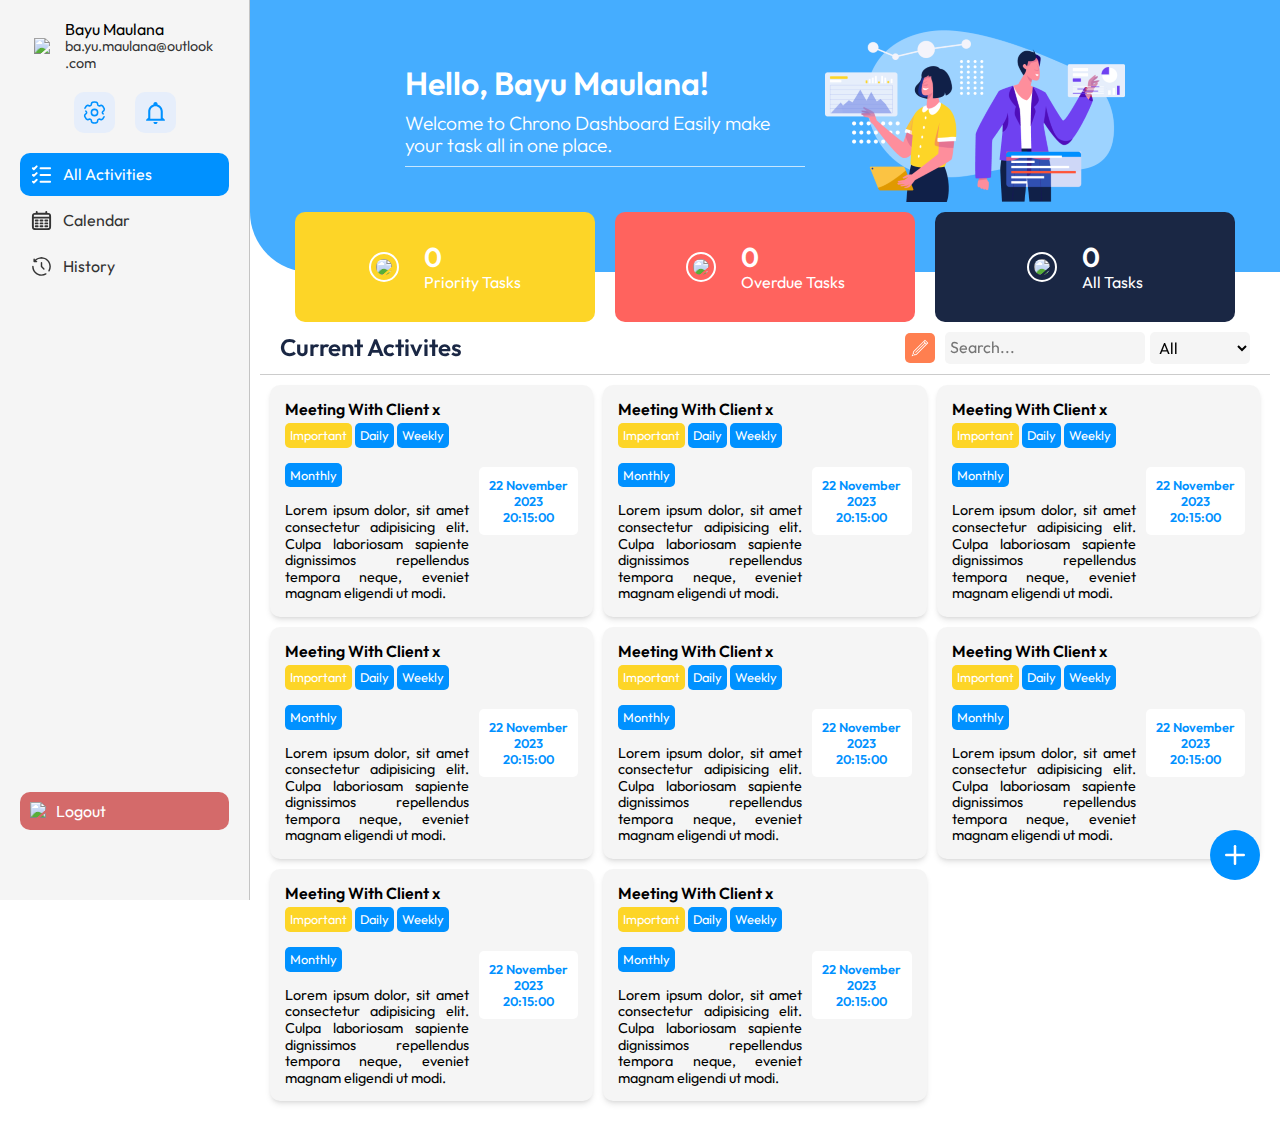
==== commit 34bbad13: "changing button for adding activity to fixed" ====
--- a/dashboard.html
+++ b/dashboard.html
@@ -64,7 +64,7 @@
       <nav class="sidebar__menu__list">
         <ul>
           <li>
-            <a href="#" class="active">
+            <a href="/dashboard.html" class="active">
               <svg width="23px" viewBox="0 0 24 24" fill="currentColor" xmlns="http://www.w3.org/2000/svg">
                 <g id="SVGRepo_bgCarrier" stroke-width="0"></g>
                 <g id="SVGRepo_tracerCarrier" stroke-linecap="round" stroke-linejoin="round"></g>
@@ -90,7 +90,7 @@
             </a>
           </li>
           <li>
-            <a href="#">
+            <a href="/calendar.html">
               <svg width="23px" viewBox="0 0 24 24" fill="none" xmlns="http://www.w3.org/2000/svg">
                 <g id="SVGRepo_bgCarrier" stroke-width="0"></g>
                 <g id="SVGRepo_tracerCarrier" stroke-linecap="round" stroke-linejoin="round"></g>
@@ -104,7 +104,7 @@
             </a>
           </li>
           <li>
-            <a href="#">
+            <a href="/history.html">
               <svg width="23px" viewBox="0 0 24 24" fill="none" xmlns="http://www.w3.org/2000/svg">
                 <g id="SVGRepo_bgCarrier" stroke-width="0"></g>
                 <g id="SVGRepo_tracerCarrier" stroke-linecap="round" stroke-linejoin="round"></g>
@@ -142,25 +142,34 @@
     </div>
     <div class="heading">
       <div class="heading__priority">
-        <p class="heading__priority-count">0</p>
-        <p>Priority</p>
+        <img src="assets/images/dashboard/timer-priority.svg">
+        <div class="heading__priority__detail">
+          <p class="heading__priority__detail-count">0</p>
+          <p>Priority Tasks</p>
+        </div>
+      </div>
+      <div class="heading__overdue">
+        <img src="assets/images/dashboard/timer-overdue.svg">
+        <div class="heading__overdue__detail">
+          <p class="heading__overdue__detail-count">0</p>
+          <p>Overdue Tasks</p>
+        </div>
       </div>
       <div class="heading__all">
-        <p class="heading__all-count">0</p>
-        <p>All Tasks</p>
-      </div>
-      <div class="heading__overdue">
-        <p class="heading__overdue-count">0</p>
-        <p>Overdue</p>
+        <img src="assets/images/dashboard/timer-all.svg">
+        <div class="heading__all__detail">
+          <p class="heading__all__detail-count">0</p>
+          <p>All Tasks</p>
+        </div>
       </div>
     </div>
     <div class="activity">
+      <button href="#" class="activity__add" title="add">
+        <img src="./assets/images/dashboard/add.svg">
+      </button>
       <div class="activity__heading">
         <p class="activity__heading-text">Current Activites</p>
         <div class="activity__heading-action">
-          <a href="#" class="activity__heading-action-add">
-            <img src="./assets/images/dashboard/add.svg">
-          </a>
           <button class="activity__heading-action-edit" onclick="toggleEdit()">
             <img src="./assets/images/dashboard/edit.svg">
           </button>
--- a/assets/css/dashboard.css
+++ b/assets/css/dashboard.css
@@ -1,5 +1,5 @@
 :root {
-  --main-color: rgb(0, 145, 255);
+  --main-color: #0091ff;
   --color-dark: #333333;
   --border-color: #1a2744;
   --base-color: #f5f5f5;
@@ -36,7 +36,7 @@
   top: 110px;
   left: calc(100% + 1px);
   z-index: 100;
-  background-color: var(--main-color);
+  background-color: #e6eefb;
   border-top-right-radius: 15px;
   border-bottom-right-radius: 15px;
 }
@@ -44,7 +44,7 @@
 .sidebar__hamburger div {
   width: 20px;
   height: 2px;
-  background-color: #fff;
+  background-color: var(--main-color);
   margin: 5px 0;
 }
 
@@ -165,10 +165,11 @@
 .banner {
   display: flex;
   justify-content: center;
+  align-items: center;
   gap: 20px;
   padding: 30px 20px 50px 20px;
   border-bottom-left-radius: 30px;
-  background-color: var(--main-color);
+  background-color: #45adff;
 }
 .banner__text {
   max-width: 240px;
@@ -191,39 +192,69 @@
   place-content: center;
   gap: 20px;
   padding: 0 20px;
-  margin-top: -30px;
+  margin-top: -40px;
 }
 .heading__priority,
-.heading__all,
-.heading__overdue {
-  padding: 20px 0;
-  text-align: center;
+.heading__overdue,
+.heading__all {
+  display: flex;
+  justify-content: center;
+  align-items: center;
+  gap: 25px;
+
+  color: #ffffff;
+  padding: 10px 0;
   font-size: 0.8rem;
   border-radius: 10px;
+  text-align: center;
+}
+.heading__priority img,
+.heading__overdue img,
+.heading__all img {
+  display: none;
+  padding: 5px;
+  border: 2px solid white;
+  border-radius: 100%;
 }
 .heading__priority {
-  background-color: #ffffff;
+  background-color: #fdd527;
+}
+.heading__overdue {
+  background-color: #ff635e;
 }
 .heading__all {
-  background-color: #ff635e;
-}
-.heading__overdue {
   background-color: #1a2744;
 }
-.heading__priority-count,
-.heading__all-count,
-.heading__overdue-count {
+.heading__priority__detail-count,
+.heading__overdue__detail-count,
+.heading__all__detail-count {
+  font-size: 1.3rem;
+  font-weight: 600;
   margin-bottom: 10px;
 }
 .activity {
   padding-inline: 10px;
   padding-bottom: 20px;
 }
+.activity__add {
+  position: fixed;
+  right: 20px;
+  bottom: 20px;
+  padding: 5px;
+  border-radius: 100%;
+  cursor: pointer;
+}
+.activity__add {
+  background-color: var(--main-color);
+}
+.activity__add:hover {
+  opacity: 0.7;
+}
 .activity__heading {
   display: flex;
   justify-content: space-between;
   align-items: center;
-  padding: 10px 0;
+  padding: 10px 20px;
   position: sticky;
   top: 0;
 
@@ -234,14 +265,8 @@
   border-bottom: 1px solid rgba(0, 0, 0, 0.2);
 }
 .activity__heading-text {
-  /* max-width: 50px; */
-  padding: 10px;
-  border-radius: 5px;
-
-  font-size: 0.8rem;
-  line-height: 1rem;
-  background-color: var(--main-color);
-  color: #fff;
+  color: var(--border-color);
+  font-weight: 600;
 }
 .activity__heading-action {
   display: flex;
@@ -249,18 +274,13 @@
   align-items: center;
   gap: 5px;
 }
-.activity__heading-action-add,
 .activity__heading-action-edit {
   padding: 5px;
   border-radius: 5px;
   cursor: pointer;
 }
-.activity__heading-action-add:hover,
 .activity__heading-action-edit:hover {
   opacity: 0.8;
-}
-.activity__heading-action-add {
-  background-color: pink;
 }
 .activity__heading-action-edit {
   background-color: var(--color-edit);
@@ -313,10 +333,13 @@
   width: fit-content;
   padding: 5px;
   border-radius: 5px;
-  background-color: var(--color-danger);
+  background-color: var(--main-color);
   color: #ffffff;
   font-size: 0.8rem;
   margin-bottom: 15px;
+}
+.activity__content-item__left-priority {
+  background-color: #fdd527;
 }
 .activity__content-item__left-daily {
   /* display: none; */
@@ -339,6 +362,7 @@
   padding: 10px 5px;
   background-color: #fff;
   color: var(--main-color);
+  font-weight: 600;
   font-size: 0.8rem;
   text-align: center;
 }
@@ -387,6 +411,39 @@
   background-color: var(--color-success);
 }
 @media screen and (min-width: 768px) {
+  .banner__text {
+    max-width: 320px;
+  }
+  .banner__text-greeting {
+    font-size: 1.5rem;
+  }
+  .banner__text-description {
+    font-size: 1rem;
+  }
+  .heading {
+    margin-top: -60px;
+  }
+  .heading__priority,
+  .heading__overdue,
+  .heading__all {
+    padding: 30px 0;
+    font-size: 1rem;
+    text-align: left;
+  }
+  .heading__priority img,
+  .heading__overdue img,
+  .heading__all img {
+    display: block;
+  }
+  .heading__priority__detail-count,
+  .heading__overdue__detail-count,
+  .heading__all__detail-count {
+    font-size: 1.5rem;
+    margin-bottom: 0;
+  }
+  .activity__add {
+    padding: 10px;
+  }
   .activity__content {
     grid-template-columns: auto auto;
     gap: 10px;
@@ -399,8 +456,26 @@
   }
 }
 @media screen and (min-width: 1024px) {
+  .banner {
+    padding: 30px 20px 70px 20px;
+    border-bottom-left-radius: 60px;
+  }
+  .banner__text {
+    max-width: 400px;
+  }
+  .banner__text-greeting {
+    font-size: 2rem;
+  }
+  .banner__text-description {
+    font-size: 1.2rem;
+  }
+  .heading__priority__detail-count,
+  .heading__overdue__detail-count,
+  .heading__all__detail-count {
+    font-size: 1.7rem;
+  }
   .activity__heading-text {
-    font-size: 1rem;
+    font-size: 1.5rem;
   }
   .activity__heading-action {
     gap: 10px;
